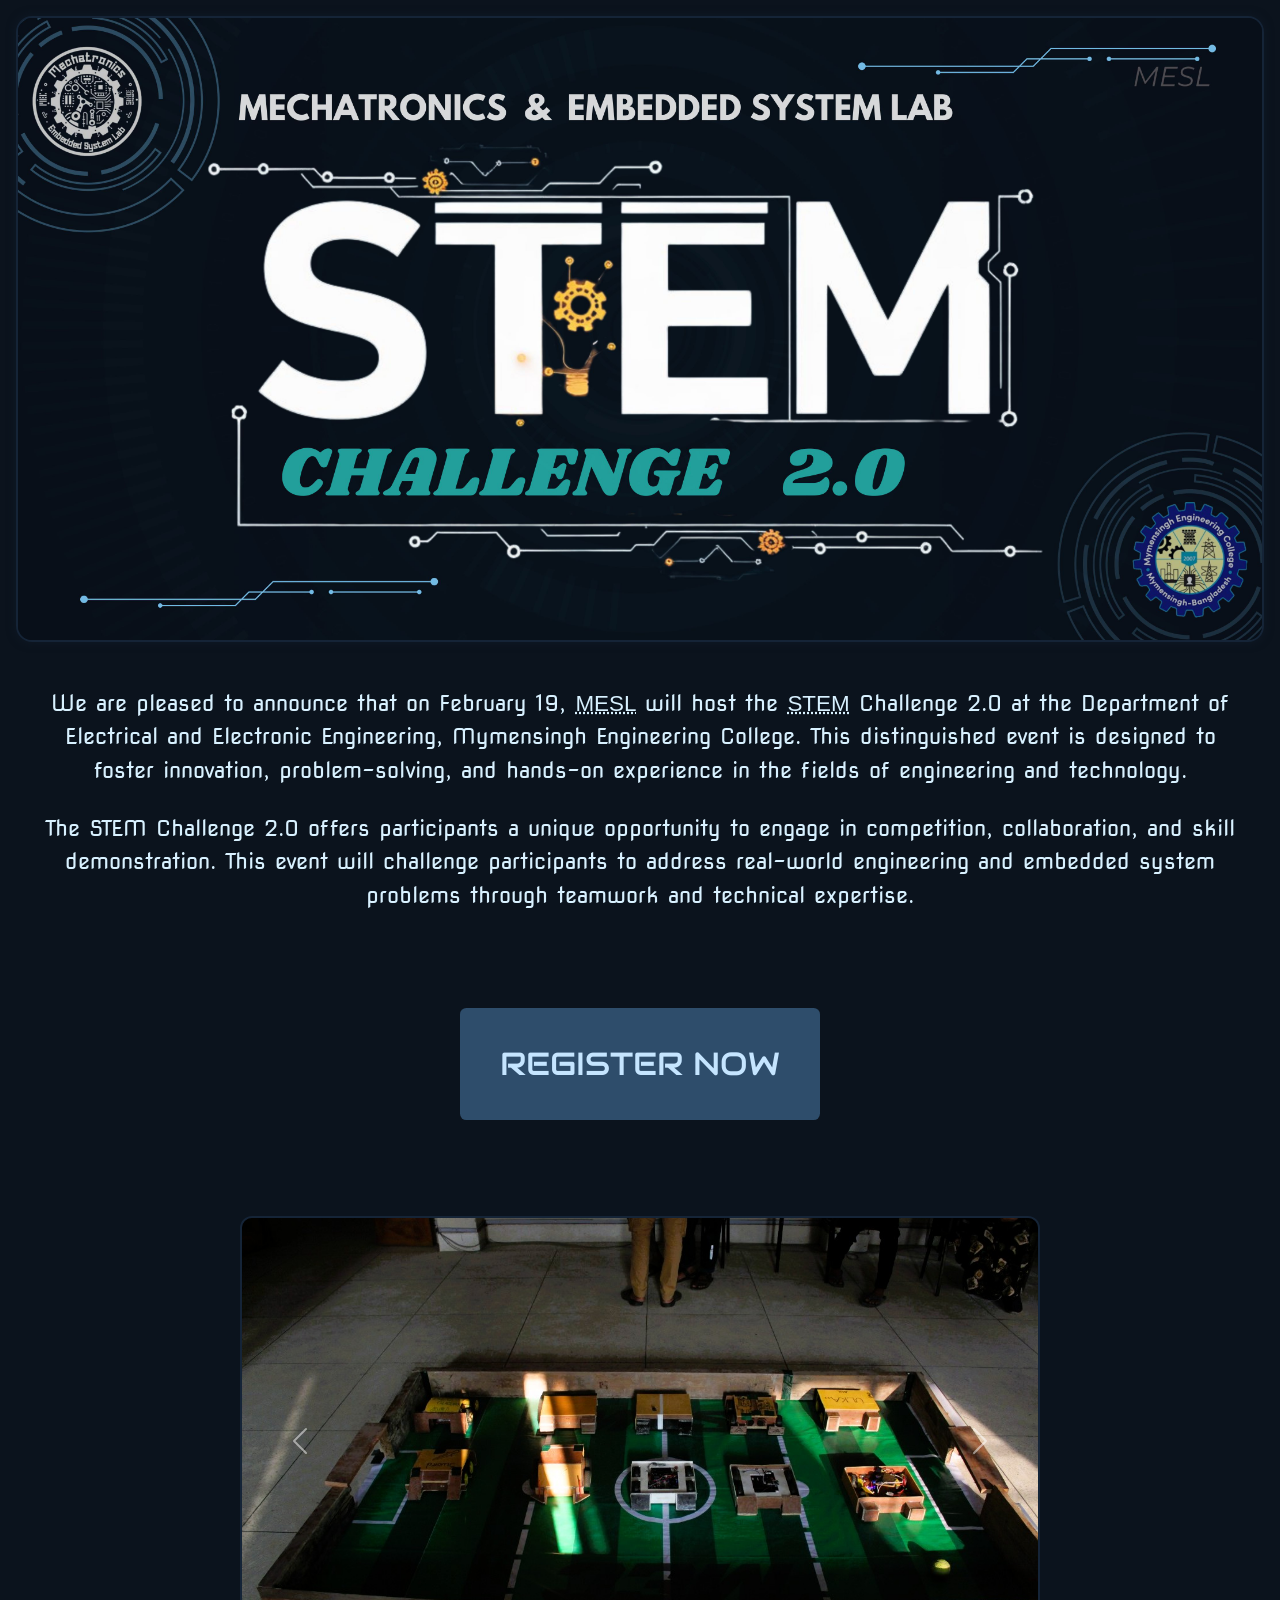
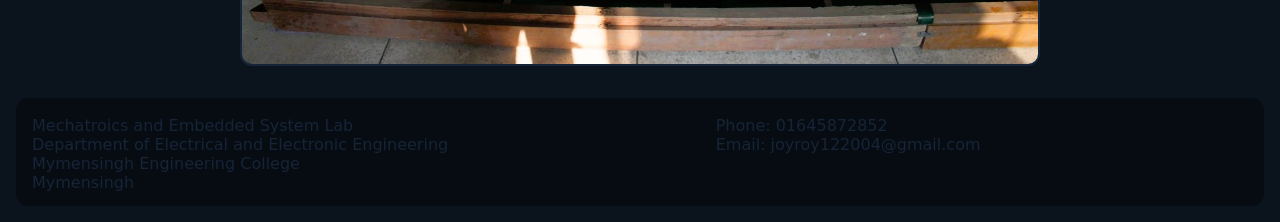
==== home.html @ 24430d08 "frontend" ====
<!DOCTYPE html>
<html lang="en">
  <head>
    <meta charset="utf-8" />
    <meta name="viewport" content="width=device-width, initial-scale=1" />
    <title>Home</title>
    <link
      href="https://cdn.jsdelivr.net/npm/bootstrap@5.3.3/dist/css/bootstrap.min.css"
      rel="stylesheet"
      integrity="sha384-QWTKZyjpPEjISv5WaRU9OFeRpok6YctnYmDr5pNlyT2bRjXh0JMhjY6hW+ALEwIH"
      crossorigin="anonymous"
    />
    <link rel="stylesheet" href="home.css" />
  </head>
  <body>
    <section>
      <img class="banner" src="./assets/STEM_Banner.jpg" alt="banner" />
    </section>

    <section class="texts">
      <p>
        We are pleased to announce that on February 19,
        <dfn><abbr title="Mechatroics and Embedded System Lab">MESL</abbr></dfn>
        will host the
        <abbr title="Science Technology Engineering Mathemetics">STEM</abbr>
        Challenge 2.0 at the Department of Electrical and Electronic
        Engineering, Mymensingh Engineering College. This distinguished event is
        designed to foster innovation, problem-solving, and hands-on experience
        in the fields of engineering and technology.
      </p>

      <p class="mt-4">
        The STEM Challenge 2.0 offers participants a unique opportunity to
        engage in competition, collaboration, and skill demonstration. This
        event will challenge participants to address real-world engineering and
        embedded system problems through teamwork and technical expertise.
      </p>
    </section>

    <section class="registerNow">
      <a target="_blank" href="./index.html">
        <button class="register-btn" id="regBtn">Register Now</button>
      </a>
    </section>

    <section class="slideShow">
      <div id="carouselExampleSlidesOnly" class="carousel slide" data-ride="carousel">
        <div id="carouselExample" class="carousel slide" data-bs-ride="carousel">
          <div class="carousel-inner">
            <div class="carousel-item active">
              <img src="./images/arrange-bots.jpg" class="d-block w-100" alt="Slide 1">
            </div>
            <div class="carousel-item">
              <img src="./images/champ.jpg" class="d-block w-100" alt="Slide 2">
            </div>
            <div class="carousel-item">
              <img src="./images/fight-1.jpg" class="d-block w-100" alt="Slide 3">
            </div>
            <div class="carousel-item">
              <img src="./images/game-end.jpg" class="d-block w-100" alt="Slide 3">
            </div>
            <div class="carousel-item">
              <img src="./images/start-game.jpg" class="d-block w-100" alt="Slide 3">
            </div>
            <div class="carousel-item">
              <img src="./images/teams-ready.jpg" class="d-block w-100" alt="Slide 3">
            </div>
          </div>
      
          <!-- Controls -->
          <button class="carousel-control-prev" type="button" data-bs-target="#carouselExample" data-bs-slide="prev">
            <span class="carousel-control-prev-icon" aria-hidden="true"></span>
            <span class="visually-hidden">Previous</span>
          </button>
          <button class="carousel-control-next" type="button" data-bs-target="#carouselExample" data-bs-slide="next">
            <span class="carousel-control-next-icon" aria-hidden="true"></span>
            <span class="visually-hidden">Next</span>
          </button>
        </div>
      
        <script src="https://cdn.jsdelivr.net/npm/bootstrap@5.3.0-alpha1/dist/js/bootstrap.bundle.min.js"></script>
    </section>

    <footer>
      <div class="flexBox">
        <div class="location">
          <p>Mechatroics and Embedded System Lab</p>
          <p>Department of Electrical and Electronic Engineering</p>
          <p>Mymensingh Engineering College</p>
          <p>Mymensingh</p>
        </div>
        <div class="contact">
          <p>Phone: 01645872852</p>
          <p>Email: joyroy122004@gmail.com</p>
        </div>
      </div>
    </footer>
  </body>
</html>
---- home.css ----
@import url("https://fonts.googleapis.com/css2?family=Nova+Square&display=swap");
@import url("https://fonts.googleapis.com/css2?family=Audiowide&display=swap");

body {
  background-color: hsl(214, 44%, 8%);
  color: rgb(216, 241, 255);
}

a {
  text-decoration: none;
}

.banner {
  width: 100%;
}

.texts {
  margin-top: 2em;
  padding-inline: 1em;
  font-family: "Nova Square";
}

@media only screen and (min-width: 900px) {
  body {
    margin: 1em;
    border-radius: 1em;
    box-sizing: border-box;
  }
  .texts {
    text-align: center;
    font-size: 1.4em;
  }
  .banner {
    border: 2px solid hsl(214, 44%, 15%);
    border-radius: 1em;
    box-shadow: 0 0 10px hsla(214, 44%, 13%, 50%);
  }
  
.slideShow img {
  border-radius: 0.75em;
  border: 2px solid hsl(214, 44%, 15%);
}
}

.register-btn {
  display: block;
  margin: 3em auto;
  padding: 1em 1.25em;
  border-radius: 0.2em;
  border: none;

  font-size: 2em;
  font-family: "Audiowide";
  text-transform: uppercase;

  color: rgb(197, 229, 255);
  background-color: hsl(210, 40%, 30%);
  transition:
    box-shadow 300ms,
    transform 300ms,
    text-shadow 300ms;
}

.register-btn:hover {
  transform: translate(0, -10px);
  text-shadow: 2px 2px 2px dodgerblue;
  box-shadow: 5px 5px 0 dodgerblue, 5px 5px 50px rgba(30, 143, 255, 0.729);
}

img {
  max-height: 100dvh;
  object-fit: cover;
}

abbr {
  text-transform: uppercase;
  font-family: sans-serif;
  font-style: normal;
}

.slideShow {
  width: min(100%, 800px);
  margin-inline: auto;
}

.slideShow img {
  height: 50vh;
}

.material-symbols-outlined {
  font-variation-settings:
  'FILL' 0,
  'wght' 400;
  vertical-align: super;
}

footer {
  background-color: hsl(214, 44%, 5%);
  display: flex;
  align-items: center;
  gap: 0.25em;
  border-radius: 0.75em;
  margin-top: 2em;
  color: hsl(210, 40%, 30%);
  padding: 1em;
}

.flexBox > * {
  flex-grow: 1;
}

footer .flexBox {
  color: hsl(214, 44%, 15%);
  display: flex;
  width: 100%;
}

.flexBox p {
  margin: 0;
  margin-bottom: -5px;
}
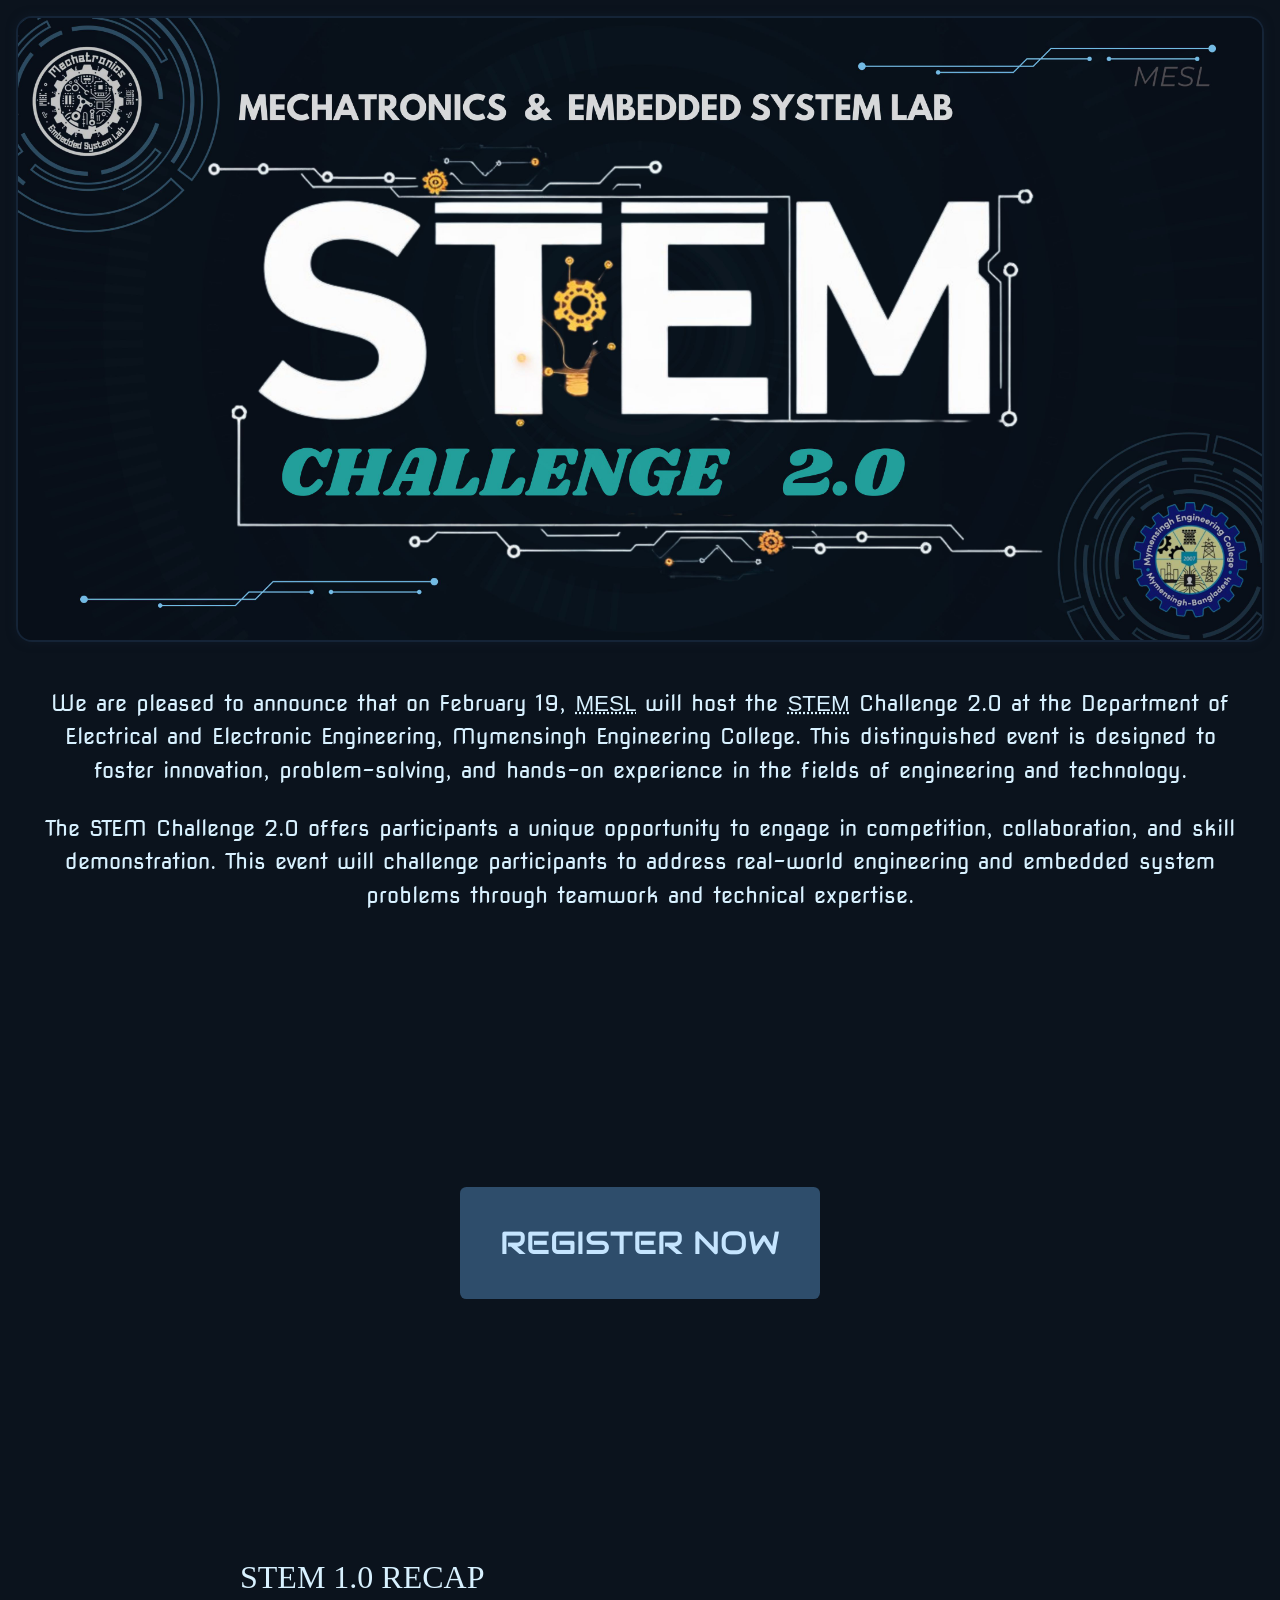
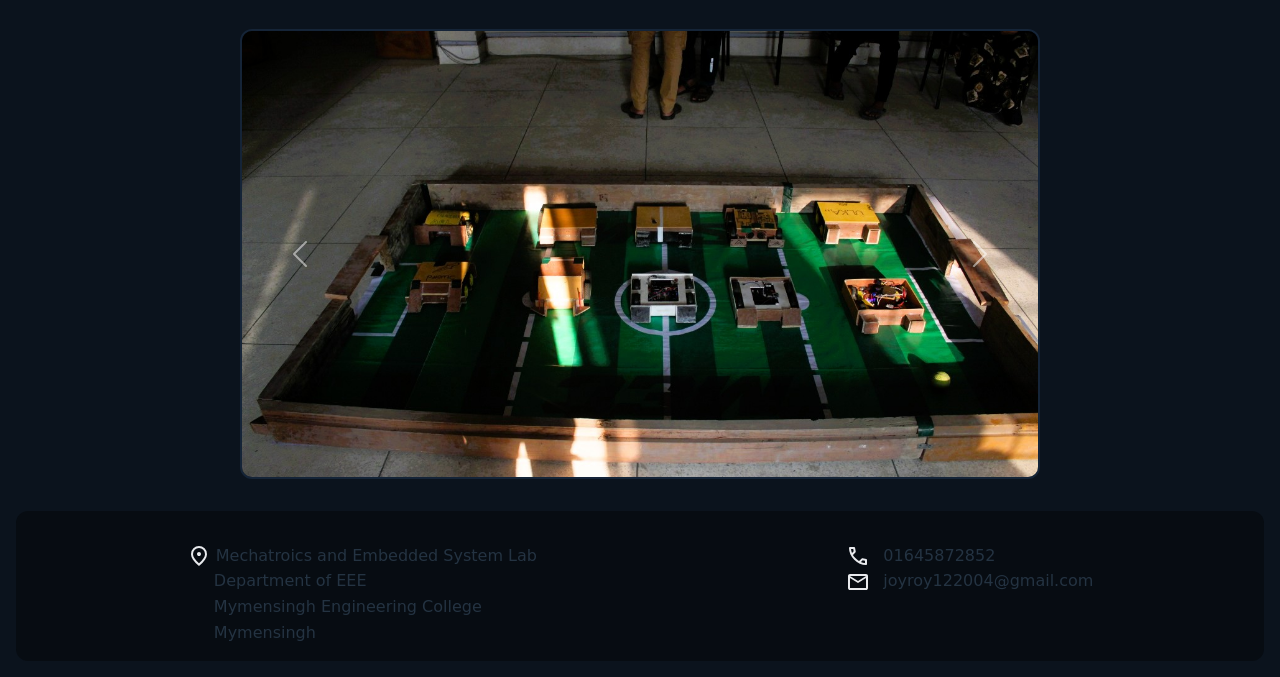
==== commit eda49b9f: "I think it is done." ====
--- a/home.html
+++ b/home.html
@@ -44,6 +44,8 @@
     </section>
 
     <section class="slideShow">
+      <h2 class="h2">STEM 1.0 RECAP</h2>
+      <br>
       <div id="carouselExampleSlidesOnly" class="carousel slide" data-ride="carousel">
         <div id="carouselExample" class="carousel slide" data-bs-ride="carousel">
           <div class="carousel-inner">
@@ -84,14 +86,20 @@
     <footer>
       <div class="flexBox">
         <div class="location">
-          <p>Mechatroics and Embedded System Lab</p>
-          <p>Department of Electrical and Electronic Engineering</p>
-          <p>Mymensingh Engineering College</p>
-          <p>Mymensingh</p>
+          <p>
+            <img class="indicator-icon" src="./assets/location.svg" alt="">
+            Mechatroics and Embedded System Lab</p>
+          <p><span class="spaceBefore"></span>Department of EEE</p>
+          <p><span class="spaceBefore"></span>Mymensingh Engineering College</p>
+          <p><span class="spaceBefore"></span>Mymensingh</p>
         </div>
         <div class="contact">
-          <p>Phone: 01645872852</p>
-          <p>Email: joyroy122004@gmail.com</p>
+          <p>
+            <img class="indicator-icon pe-2" src="./assets/call.svg" alt="">
+            01645872852</p>
+            <p>
+            <img class="indicator-icon pe-2" src="./assets/mail.svg" alt="">
+            joyroy122004@gmail.com</p>
         </div>
       </div>
     </footer>
--- a/home.css
+++ b/home.css
@@ -39,7 +39,11 @@
 .slideShow img {
   border-radius: 0.75em;
   border: 2px solid hsl(214, 44%, 15%);
-}
+  }
+  .flexBox {
+    display: flex;
+    justify-content: space-around;
+  }
 }
 
 .register-btn {
@@ -94,28 +98,34 @@
   vertical-align: super;
 }
 
+h2.h2 {
+  font-family: serif;
+}
+
+.registerNow {
+  min-height: 70vh;
+  display: grid;
+  place-content: center;
+}
+
 footer {
   background-color: hsl(214, 44%, 5%);
-  display: flex;
-  align-items: center;
-  gap: 0.25em;
   border-radius: 0.75em;
   margin-top: 2em;
-  color: hsl(210, 40%, 30%);
+  color: hsl(210, 30%, 20%);
   padding: 1em;
 }
 
-.flexBox > * {
-  flex-grow: 1;
+footer p {
+  margin: 0;
+  line-height: 1.6;
 }
 
-footer .flexBox {
-  color: hsl(214, 44%, 15%);
-  display: flex;
-  width: 100%;
+.flexBox > * {
+  margin-top: 1em;
+} 
+
+.spaceBefore {
+  margin-inline-start: 1.7em;
 }
 
-.flexBox p {
-  margin: 0;
-  margin-bottom: -5px;
-}
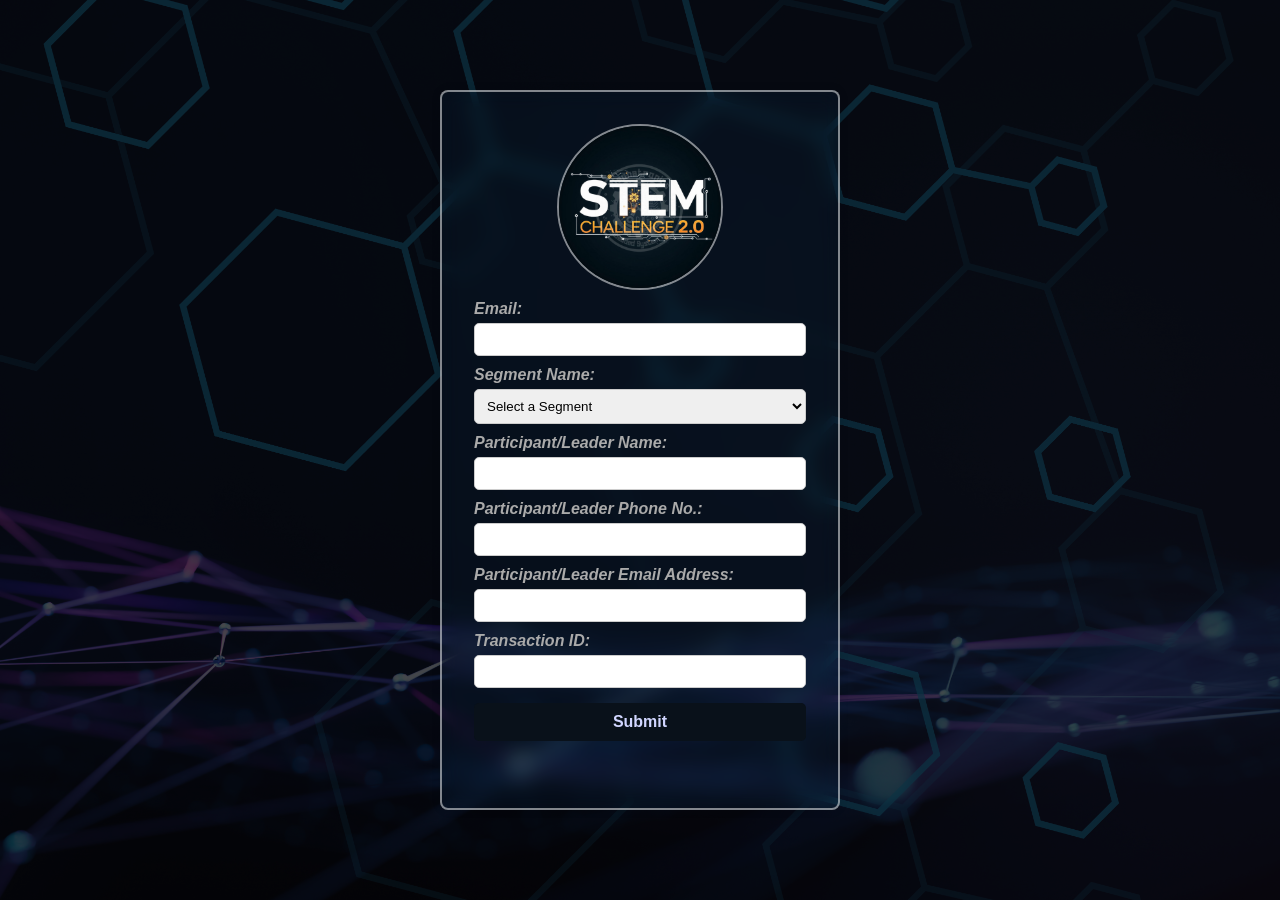
==== commit c23effdf: "Swapped htmls" ====
--- a/home.html
+++ b/home.html
@@ -1,107 +1,101 @@
+<!-- registration_form.html -->
 <!DOCTYPE html>
 <html lang="en">
   <head>
-    <meta charset="utf-8" />
-    <meta name="viewport" content="width=device-width, initial-scale=1" />
-    <title>Home</title>
-    <link
-      href="https://cdn.jsdelivr.net/npm/bootstrap@5.3.3/dist/css/bootstrap.min.css"
-      rel="stylesheet"
-      integrity="sha384-QWTKZyjpPEjISv5WaRU9OFeRpok6YctnYmDr5pNlyT2bRjXh0JMhjY6hW+ALEwIH"
-      crossorigin="anonymous"
-    />
-    <link rel="stylesheet" href="home.css" />
+    <meta charset="UTF-8" />
+    <meta name="viewport" content="width=device-width, initial-scale=1.0" />
+    <title>Competition Registration</title>
+    <link rel="stylesheet" href="style.css" />
+    <link rel="stylesheet" href="design.css" />
   </head>
   <body>
-    <section>
-      <img class="banner" src="./assets/STEM_Banner.jpg" alt="banner" />
-    </section>
+    <div class="bg"></div>
+    <form id="registrationForm" method="post">
+      <img id="form-logo" src="./assets/newBG.png" alt="logo" />
+      <label
+        >Email:
+        <input type="email" name="email" class="input" id="email" required
+      /></label>
 
-    <section class="texts">
-      <p>
-        We are pleased to announce that on February 19,
-        <dfn><abbr title="Mechatroics and Embedded System Lab">MESL</abbr></dfn>
-        will host the
-        <abbr title="Science Technology Engineering Mathemetics">STEM</abbr>
-        Challenge 2.0 at the Department of Electrical and Electronic
-        Engineering, Mymensingh Engineering College. This distinguished event is
-        designed to foster innovation, problem-solving, and hands-on experience
-        in the fields of engineering and technology.
-      </p>
+      <label
+        >Segment Name:
+        <select id="segment" name="segment" required>
+          <option value="">Select a Segment</option>
+          <option value="robo_soccer">Robo Soccer</option>
+          <option value="lfr">LFR</option>
+          <option value="project_showcase">Project Showcase</option>
+          <option value="poster_presentation">Poster Presentation</option>
+          <option value="industrial_problem_solving">
+            Industrial Problem Solving
+          </option>
+          <option value="iq_test">IQ Test</option>
+          <option value="truss_challenge">Truss Challenge</option>
+        </select>
+      </label>
 
-      <p class="mt-4">
-        The STEM Challenge 2.0 offers participants a unique opportunity to
-        engage in competition, collaboration, and skill demonstration. This
-        event will challenge participants to address real-world engineering and
-        embedded system problems through teamwork and technical expertise.
-      </p>
-    </section>
+      <!-- Inside the form, ABOVE the teamDetails div -->
+      <label
+        >Participant/Leader Name:
+        <input
+          type="text"
+          class="input"
+          name="team_leader_name"
+          id="team_leader_name"
+          required
+      /></label>
+      <label
+        >Participant/Leader Phone No.:
+        <input
+          type="text"
+          class="input"
+          name="team_leader_phone"
+          id="team_leader_phone"
+          required
+      /></label>
+      <label
+        >Participant/Leader Email Address:
+        <input
+          type="email"
+          class="input"
+          name="team_leader_email"
+          id="team_leader_email"
+          required
+      /></label>
 
-    <section class="registerNow">
-      <a target="_blank" href="./index.html">
-        <button class="register-btn" id="regBtn">Register Now</button>
-      </a>
-    </section>
+      <!-- Team Details (for team-based segments) -->
+      <div id="teamDetails">
+        <label
+          >Team Name:
+          <input type="text" class="input" name="team_name" id="team_name"
+        /></label>
+        <label
+          >Team Size:
+          <select id="teamSize" name="team_size" id="team_size">
+            <option value="">Select Size</option>
+            <option value="1">1</option>
+            <option value="2">2</option>
+            <option value="3">3</option>
+            <option value="4">4</option>
+            <option value="5">5</option>
+          </select>
+        </label>
+        <div id="teamMembers"></div>
+      </div>
 
-    <section class="slideShow">
-      <h2 class="h2">STEM 1.0 RECAP</h2>
-      <br>
-      <div id="carouselExampleSlidesOnly" class="carousel slide" data-ride="carousel">
-        <div id="carouselExample" class="carousel slide" data-bs-ride="carousel">
-          <div class="carousel-inner">
-            <div class="carousel-item active">
-              <img src="./images/arrange-bots.jpg" class="d-block w-100" alt="Slide 1">
-            </div>
-            <div class="carousel-item">
-              <img src="./images/champ.jpg" class="d-block w-100" alt="Slide 2">
-            </div>
-            <div class="carousel-item">
-              <img src="./images/fight-1.jpg" class="d-block w-100" alt="Slide 3">
-            </div>
-            <div class="carousel-item">
-              <img src="./images/game-end.jpg" class="d-block w-100" alt="Slide 3">
-            </div>
-            <div class="carousel-item">
-              <img src="./images/start-game.jpg" class="d-block w-100" alt="Slide 3">
-            </div>
-            <div class="carousel-item">
-              <img src="./images/teams-ready.jpg" class="d-block w-100" alt="Slide 3">
-            </div>
-          </div>
-      
-          <!-- Controls -->
-          <button class="carousel-control-prev" type="button" data-bs-target="#carouselExample" data-bs-slide="prev">
-            <span class="carousel-control-prev-icon" aria-hidden="true"></span>
-            <span class="visually-hidden">Previous</span>
-          </button>
-          <button class="carousel-control-next" type="button" data-bs-target="#carouselExample" data-bs-slide="next">
-            <span class="carousel-control-next-icon" aria-hidden="true"></span>
-            <span class="visually-hidden">Next</span>
-          </button>
-        </div>
-      
-        <script src="https://cdn.jsdelivr.net/npm/bootstrap@5.3.0-alpha1/dist/js/bootstrap.bundle.min.js"></script>
-    </section>
+      <label
+        >Transaction ID:
+        <input
+          type="text"
+          class="input"
+          name="transaction_id"
+          id="transaction_id"
+          required
+      /></label>
 
-    <footer>
-      <div class="flexBox">
-        <div class="location">
-          <p>
-            <img class="indicator-icon" src="./assets/location.svg" alt="">
-            Mechatroics and Embedded System Lab</p>
-          <p><span class="spaceBefore"></span>Department of EEE</p>
-          <p><span class="spaceBefore"></span>Mymensingh Engineering College</p>
-          <p><span class="spaceBefore"></span>Mymensingh</p>
-        </div>
-        <div class="contact">
-          <p>
-            <img class="indicator-icon pe-2" src="./assets/call.svg" alt="">
-            01645872852</p>
-            <p>
-            <img class="indicator-icon pe-2" src="./assets/mail.svg" alt="">
-            joyroy122004@gmail.com</p>
-        </div>
-      </div>
-    </footer>
+      <button type="submit">Submit</button>
+    </form>
+
+    <script src="script.js"></script>
+    <script src="auth.js"></script>
   </body>
 </html>
--- a/style.css
+++ b/style.css
@@ -0,0 +1,58 @@
+/* styles.css */
+body {
+    font-family: Arial, sans-serif;
+    background-color: #f4f4f4;
+    display: flex;
+    justify-content: center;
+    align-items: center;
+    min-height: 100dvh;
+    margin: 0;
+}
+
+form {
+    background: white;
+    padding: 20px;
+    border-radius: 8px;
+    box-shadow: 0 0 10px rgba(0, 0, 0, 0.1);
+    width: 400px;
+    overflow: auto;
+    height: 80vh;
+}
+
+label {
+    display: block;
+    margin-top: 10px;
+    font-weight: bold;
+}
+
+input, select {
+    width: 100%;
+    padding: 8px;
+    margin-top: 5px;
+    border: 1px solid #ccc;
+    border-radius: 5px;
+}
+
+button {
+    margin-top: 15px;
+    width: 100%;
+    padding: 10px;
+    background-color: #28a745;
+    color: white;
+    border: none;
+    border-radius: 5px;
+    cursor: pointer;
+    font-size: 16px;
+}
+
+button:hover {
+    background-color: #218838;
+}
+
+#teamDetails {
+    display: none; /* Hidden by default, will be shown dynamically */
+}
+
+#teamMembers {
+    margin-top: 10px;
+}
--- a/design.css
+++ b/design.css
@@ -0,0 +1,64 @@
+@import url("https://fonts.googleapis.com/css2?family=Parkinsans:wght@100&display=swap");
+
+body {
+  overflow: hidden;
+  padding: 1em;
+  background-color: hsl(214, 47%, 7%);
+}
+
+.bg {
+  /* background-color: #091019; */
+  background-image: url(./assets/bg2.png);
+  position: fixed;
+  inset: -4px;
+  z-index: -1;
+  background-size: cover;
+  background-position: center;
+  filter: blur(0px) brightness(30%);
+}
+
+#registrationForm {
+  padding: 2em;
+  padding-top: 1e;
+  background-color: hsla(210, 100%, 60%, 5%);
+  backdrop-filter: blur(10px);
+  border: 2px solid hsla(0, 0%, 100%, 50%);
+  font-family: Verdana, Geneva, Tahoma, sans-serif;
+  font-style: italic;
+  font-weight: 100;
+  color: rgb(170, 170, 170);
+}
+
+#registrationForm::-webkit-scrollbar {
+  display: none;
+}
+
+* {
+  box-sizing: border-box;
+}
+
+#form-logo {
+  width: 50%;
+  margin-inline: auto;
+  display: block;
+  border-radius: 50%;
+  margin-inline: auto;
+  object-fit: contain;
+  border: 2px solid hsla(0, 0%, 100%, 50%);
+}
+
+button {
+  background-color: hsl(214, 47%, 7%);
+  font-weight: bold;
+  font-family: Verdana, Geneva, Tahoma, sans-serif;
+  color: hsl(233, 100%, 91%);
+}
+
+button:hover {
+  background-color: darkorange;
+}
+
+input,
+select {
+  font-family: Verdana, Geneva, Tahoma, sans-serif;
+}
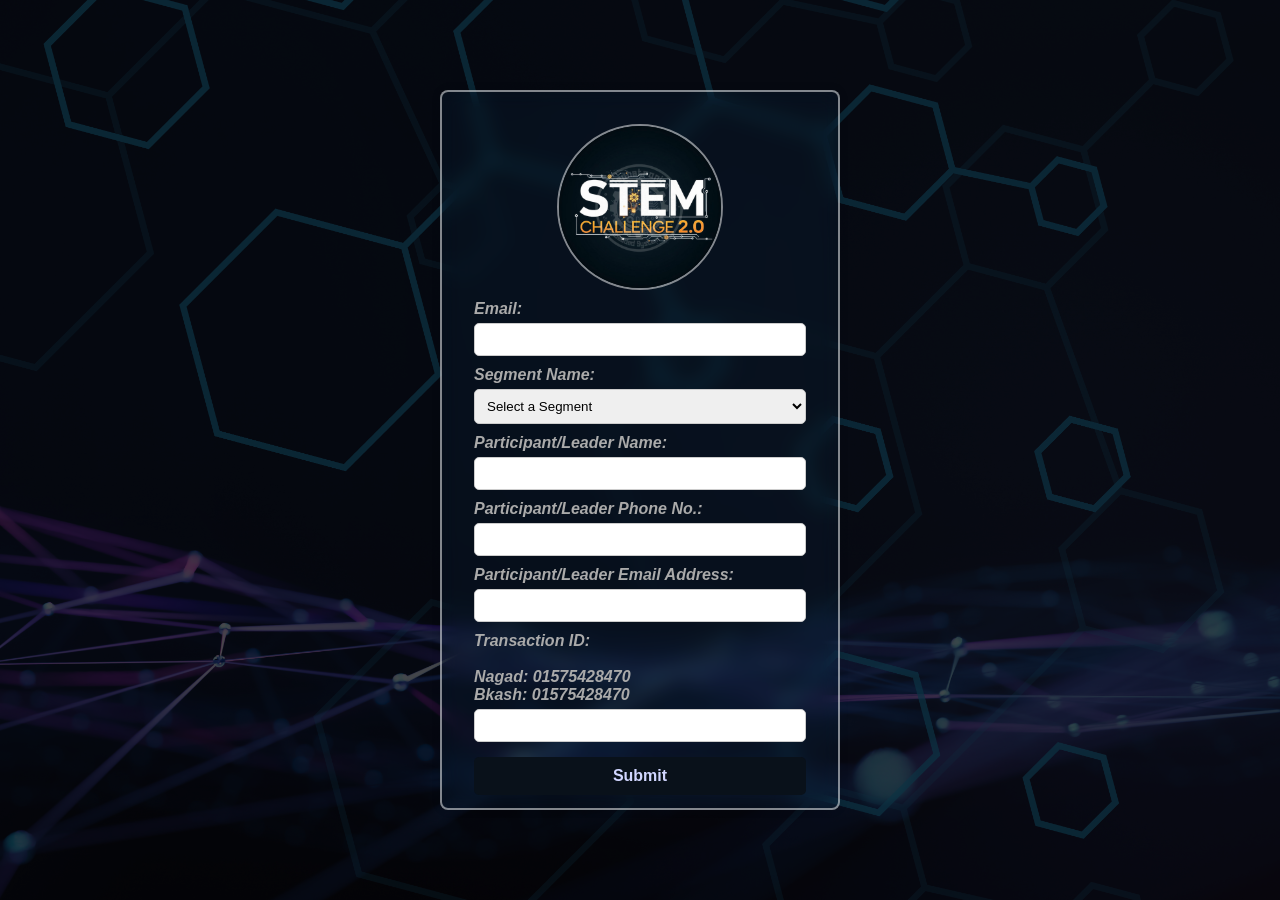
==== commit f872ea52: "Fixed styling and added proper texts" ====
--- a/home.html
+++ b/home.html
@@ -84,6 +84,12 @@
 
       <label
         >Transaction ID:
+        <br>
+        <br>
+        Nagad: 01575428470
+        <br> 
+        Bkash: 01575428470
+        <br>
         <input
           type="text"
           class="input"
